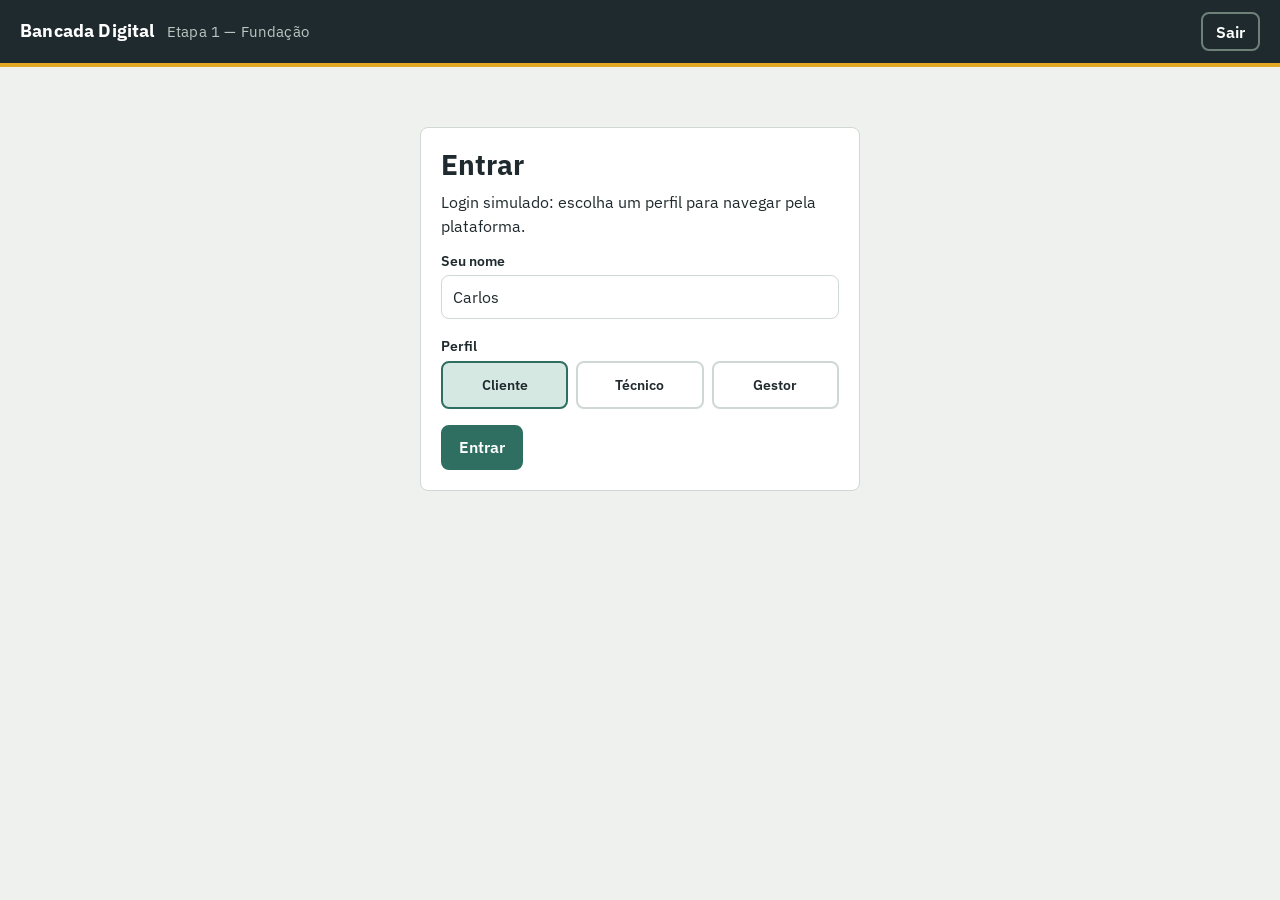
==== assistencia-kanban/index.html @ 108720bf "feat: adiciona a etapa 1" ====
<!DOCTYPE html>
<html lang="pt-BR">
<head>
  <meta charset="UTF-8">
  <meta name="viewport" content="width=device-width, initial-scale=1">
  <title>Assistência Técnica — Acompanhamento de Consertos</title>
  <link rel="preconnect" href="https://fonts.googleapis.com">
  <link rel="stylesheet" href="https://fonts.googleapis.com/css2?family=IBM+Plex+Mono:wght@400;600&family=IBM+Plex+Sans:wght@400;600;700&display=swap">
  <link rel="stylesheet" href="css/style.css">
</head>
<body>

<header class="topo">
  <div class="marca">Bancada Digital <small>Etapa 1 — Fundação</small></div>
  <nav id="navUsuario" hidden>
    <span class="quem" id="quem"></span>
    <button class="btn fantasma" id="btnSair" type="button">Sair</button>
  </nav>
</header>

<main class="container">

  <div id="avisoAcesso" class="aviso erro" hidden>
    Acesso negado: seu perfil não tem permissão para abrir essa página.
  </div>

  <!-- ===== Tela de login (visível se NÃO houver usuário logado) ===== -->
  <section id="telaLogin" class="login-wrap" hidden>
    <div class="painel">
      <h1>Entrar</h1>
      <p>Login simulado: escolha um perfil para navegar pela plataforma.</p>
      <form id="formLogin" novalidate>
        <div class="campo">
          <label for="nome">Seu nome</label>
          <input id="nome" name="nome" type="text" value="Carlos" autocomplete="off" required>
        </div>
        <div class="campo">
          <label id="lblPerfil">Perfil</label>
          <div class="perfis" role="radiogroup" aria-labelledby="lblPerfil">
            <input type="radio" name="perfil" id="pCliente" value="cliente" checked>
            <label for="pCliente">Cliente</label>
            <input type="radio" name="perfil" id="pTecnico" value="tecnico">
            <label for="pTecnico">Técnico</label>
            <input type="radio" name="perfil" id="pGestor" value="gestor">
            <label for="pGestor">Gestor</label>
          </div>
        </div>
        <p id="erroLogin" class="aviso erro" hidden>Informe seu nome para entrar.</p>
        <button class="btn" type="submit">Entrar</button>
      </form>
    </div>
  </section>

  <!-- ===== Área logada ===== -->
  <section id="telaHub" hidden>
    <div class="painel">
      <h1 id="boasVindas"></h1>
      <p>Atalhos do seu perfil (as páginas são criadas nas próximas etapas):</p>
      <div class="links-perfil" id="linksPerfil"></div>
    </div>

    <div class="painel">
      <h2>Resumo do quadro (dados de exemplo)</h2>
      <div class="tabela-wrap">
        <table>
          <thead><tr><th>Coluna</th><th>OS</th><th>Limite WIP</th><th>Situação</th></tr></thead>
          <tbody id="tabResumo"></tbody>
        </table>
      </div>
    </div>

    <div class="painel">
      <h2>Fila ordenada por classe de serviço</h2>
      <p>Urgente → Data Fixa (prazo mais próximo) → Padrão (ordem de chegada). Considera todas as OS ativas.</p>
      <div class="tabela-wrap">
        <table>
          <thead><tr><th>#</th><th>OS</th><th>Classe</th><th>Coluna</th><th>Alerta</th></tr></thead>
          <tbody id="tabFila"></tbody>
        </table>
      </div>
    </div>

    <div class="grade-2">
      <div class="painel">
        <h2>Testes automáticos das regras</h2>
        <p>Executa <code>podeMover()</code>, WIP, ordenação e risco em cima de dados controlados.</p>
        <button class="btn" id="btnTestes" type="button">Rodar testes</button>
        <p id="placar" style="margin-top:.75rem;font-weight:600"></p>
        <ul class="resultado-teste" id="listaTestes"></ul>
      </div>

      <div class="painel">
        <h2>Dados no localStorage</h2>
        <p>
          <button class="btn secundario" id="btnVerDados" type="button">Mostrar dados</button>
          <button class="btn perigo" id="btnReset" type="button">Resetar dados de exemplo</button>
        </p>
        <pre class="json" id="jsonDados" hidden></pre>
      </div>
    </div>
  </section>

</main>

<script src="js/status.js"></script>
<script src="js/app.js"></script>
<script>
(function () {
  garantirDados();

  const $ = id => document.getElementById(id);

  if (sessionStorage.getItem('acesso_negado')) {
    $('avisoAcesso').hidden = false;
    sessionStorage.removeItem('acesso_negado');
  }

  /* ---------- Login ---------- */
  $('formLogin').addEventListener('submit', e => {
    e.preventDefault();
    const nome = $('nome').value.trim();
    if (!nome) { $('erroLogin').hidden = false; $('nome').focus(); return; }
    const perfil = document.querySelector('input[name="perfil"]:checked').value;
    Auth.entrar(nome, perfil);
    render();
  });

  $('btnSair').addEventListener('click', () => { Auth.sair(); render(); });

  /* ---------- Renderização ---------- */
  const LINKS = {
    cliente: [['cliente.html', 'Meus consertos (Etapa 2)']],
    tecnico: [['tecnico.html', 'Quadro Kanban (Etapa 3)']],
    gestor:  [['gestor.html', 'Painel do gestor (Etapa 5)']]
  };
  const NOME_PERFIL = { cliente: 'Cliente', tecnico: 'Técnico', gestor: 'Gestor' };

  function render() {
    const u = Auth.usuario();
    $('telaLogin').hidden = !!u;
    $('telaHub').hidden = !u;
    $('navUsuario').hidden = !u;
    if (!u) return;

    $('quem').textContent = u.nome + ' · ' + NOME_PERFIL[u.perfil];
    $('boasVindas').textContent = 'Olá, ' + u.nome;
    $('linksPerfil').innerHTML = LINKS[u.perfil]
      .map(([href, txt]) => `<a class="btn secundario" href="${href}">${txt}</a>`).join('');

    renderResumo();
    renderFila();
  }

  function renderResumo() {
    const lista = OS.todas();
    $('tabResumo').innerHTML = COLUNAS.map(c => {
      const qtd = contarNaColuna(lista, c.id);
      let situacao = '—', cls = '';
      if (c.wip !== null) {
        if (qtd > c.wip) { situacao = 'WIP excedido'; cls = 'risco'; }
        else if (qtd === c.wip) { situacao = 'No limite (bloqueia novos)'; cls = 'risco'; }
        else { situacao = 'Com vaga'; }
      }
      return `<tr>
        <td>${c.id}. ${c.nome}</td>
        <td class="mono">${qtd}</td>
        <td class="mono">${c.wip === null ? 'sem limite' : c.wip}</td>
        <td>${cls ? `<span class="tag ${cls}">${situacao}</span>` : situacao}</td>
      </tr>`;
    }).join('');
  }

  function renderFila() {
    const ativas = OS.todas().filter(o => o.coluna !== 6);
    const fila = ordenarFila(ativas);
    $('tabFila').innerHTML = fila.map((o, i) => {
      const risco = riscoDaOS(o);
      return `<tr>
        <td class="mono">${i + 1}</td>
        <td class="mono">${Fmt.escapar(o.id)}</td>
        <td><span class="tag ${o.classe}">${CLASSES[o.classe].icone} ${CLASSES[o.classe].rotulo}</span></td>
        <td>${getColuna(o.coluna).nome}</td>
        <td>${risco ? `<span class="tag risco">${risco}</span>` : '—'}</td>
      </tr>`;
    }).join('');
  }

  /* ---------- Dados / reset ---------- */
  $('btnVerDados').addEventListener('click', () => {
    const pre = $('jsonDados');
    const dados = {};
    Object.values(CHAVES).forEach(c => dados[c] = DB.ler(c, null));
    pre.textContent = JSON.stringify(dados, null, 2);
    pre.hidden = !pre.hidden;
  });

  $('btnReset').addEventListener('click', () => {
    if (!confirm('Apagar tudo e recriar os dados de exemplo? (o login é mantido)')) return;
    const u = Auth.usuario();
    resetarTudo();
    if (u) Auth.entrar(u.nome, u.perfil);
    $('jsonDados').hidden = true;
    render();
  });

  /* ---------- Testes automáticos ---------- */
  function mk(id, classe, coluna, extra = {}) {
    return Object.assign({
      id, classe, coluna,
      dataLimite: null,
      entradaColunaEm: new Date().toISOString()
    }, extra);
  }

  $('btnTestes').addEventListener('click', () => {
    const resultados = [];
    const t = (nome, cond) => resultados.push({ nome, ok: !!cond });

    // Cenário controlado: Testes Finais cheio (3/3) e Diagnóstico com vaga
    const lista = [
      mk('A', 'padrao', 5), mk('B', 'padrao', 5), mk('C', 'padrao', 5),
      mk('D', 'padrao', 4), mk('E', 'padrao', 2)
    ];

    t('Avanço 1 → 2 é permitido',               podeMover(mk('X', 'padrao', 1), 2, lista).ok);
    t('Pular 2 → 6 é bloqueado',                !podeMover(mk('X', 'padrao', 2), 6, lista).ok);
    t('Pular 1 → 3 é bloqueado',                !podeMover(mk('X', 'padrao', 1), 3, lista).ok);
    t('Voltar 4 → 3 é bloqueado',               !podeMover(mk('X', 'padrao', 4), 3, lista).ok);
    t('Voltar 2 → 1 é bloqueado',               !podeMover(mk('X', 'padrao', 2), 1, lista).ok);
    t('Retorno de qualidade 5 → 4 é permitido', podeMover(mk('X', 'padrao', 5), 4, lista).ok);
    t('3 → 4 sem aprovação é bloqueado',        !podeMover(mk('X', 'padrao', 3), 4, lista).ok);
    t('3 → 4 com aprovação é permitido',        podeMover(mk('X', 'padrao', 3), 4, lista, { aprovacao: true }).ok);
    t('3 → 6 sem recusa é bloqueado',           !podeMover(mk('X', 'padrao', 3), 6, lista).ok);
    t('3 → 6 com recusa é permitido',           podeMover(mk('X', 'padrao', 3), 6, lista, { recusa: true }).ok);

    t('WIP: Padrão NÃO entra em Testes Finais cheio (3/3)',
      !podeMover(mk('X', 'padrao', 4), 5, lista).ok);
    t('WIP: Data Fixa NÃO entra em Testes Finais cheio',
      !podeMover(mk('X', 'dataFixa', 4), 5, lista).ok);
    const urg = podeMover(mk('X', 'urgente', 4), 5, lista);
    t('WIP: Urgente entra em Testes Finais cheio e marca excedeWip', urg.ok && urg.excedeWip);
    t('WIP: Padrão entra em Diagnóstico com vaga (1/5)',
      podeMover(mk('X', 'padrao', 1), 2, lista).ok);

    const filaTeste = ordenarFila([
      mk('P1', 'padrao', 2, { entradaColunaEm: '2025-01-01T10:00:00Z' }),
      mk('F2', 'dataFixa', 2, { dataLimite: '2030-01-03T10:00:00Z' }),
      mk('U1', 'urgente', 2),
      mk('F1', 'dataFixa', 2, { dataLimite: '2030-01-02T10:00:00Z' }),
      mk('P0', 'padrao', 2, { entradaColunaEm: '2024-12-01T10:00:00Z' })
    ]).map(o => o.id).join(',');
    t('Fila: Urgente → Data Fixa (prazo) → Padrão (FIFO)  [' + filaTeste + ']',
      filaTeste === 'U1,F1,F2,P0,P1');

    const agora = new Date();
    t('Risco: Data Fixa com < 24h é sinalizada',
      riscoDaOS(mk('X', 'dataFixa', 2, { dataLimite: new Date(agora.getTime() + 6 * 3600000).toISOString() }), agora));
    t('Risco: Data Fixa com 5 dias de folga NÃO é sinalizada',
      !riscoDaOS(mk('X', 'dataFixa', 2, { dataLimite: new Date(agora.getTime() + 5 * 86400000).toISOString() }), agora));
    t('Risco: Padrão parada há 10 dias corridos é sinalizada',
      riscoDaOS(mk('X', 'padrao', 2, { entradaColunaEm: new Date(agora.getTime() - 10 * 86400000).toISOString() }), agora));
    t('Risco: Padrão recém-chegada NÃO é sinalizada',
      !riscoDaOS(mk('X', 'padrao', 2), agora));

    const passou = resultados.filter(r => r.ok).length;
    $('placar').textContent = `${passou} de ${resultados.length} testes passaram`;
    $('placar').style.color = passou === resultados.length ? 'var(--ok)' : 'var(--alerta)';
    $('listaTestes').innerHTML = resultados
      .map(r => `<li class="${r.ok ? 'passou' : 'falhou'}">${Fmt.escapar(r.nome)}</li>`).join('');
  });

  render();
})();
</script>
</body>
</html>
---- assistencia-kanban/css/style.css ----
/* =========================================================
   style.css — Estilos globais
   Direção visual: bancada de assistência técnica
   (tapete antiestático verde, grafite, amarelo de solda)
   ========================================================= */

:root {
  --grafite: #1f2a2e;
  --grafite-2: #35454b;
  --bancada: #eef1ee;
  --papel: #ffffff;
  --tapete: #2f6f62;
  --tapete-claro: #d6e8e2;
  --solda: #e5a823;
  --linha: #cfd8d4;
  --texto-suave: #5b6b70;

  --urgente: #c62f2f;
  --urgente-bg: #fbe3e1;
  --datafixa: #b98300;
  --datafixa-bg: #fff2cc;
  --padrao: #2b6cb0;
  --padrao-bg: #dbe9f8;
  --alerta: #c62f2f;
  --ok: #2f7d4f;

  --raio: 8px;
  --fonte: 'IBM Plex Sans', system-ui, -apple-system, 'Segoe UI', Roboto, sans-serif;
  --fonte-mono: 'IBM Plex Mono', ui-monospace, Menlo, Consolas, monospace;
}

*, *::before, *::after { box-sizing: border-box; }

html { font-size: 16px; }

body {
  margin: 0;
  font-family: var(--fonte);
  color: var(--grafite);
  background: var(--bancada);
  line-height: 1.5;
}

h1, h2, h3 { line-height: 1.2; margin: 0 0 .5rem; }
h1 { font-size: 1.75rem; font-weight: 700; }
h2 { font-size: 1.25rem; font-weight: 600; }
h3 { font-size: 1rem; font-weight: 600; }
p { margin: 0 0 .75rem; }
a { color: var(--tapete); }

:focus-visible { outline: 3px solid var(--solda); outline-offset: 2px; }

/* ---------- Topo ---------- */
.topo {
  background: var(--grafite);
  color: #fff;
  padding: .75rem 1.25rem;
  display: flex;
  flex-wrap: wrap;
  align-items: center;
  justify-content: space-between;
  gap: .75rem;
  border-bottom: 4px solid var(--solda);
}
.topo .marca { font-weight: 700; font-size: 1.1rem; letter-spacing: .01em; }
.topo .marca small { font-weight: 400; color: #b9c7c2; margin-left: .5rem; }
.topo nav { display: flex; gap: .5rem; flex-wrap: wrap; align-items: center; }
.topo .quem { font-size: .9rem; color: #d7e2de; }

.container { max-width: 1200px; margin: 0 auto; padding: 1.25rem; }

/* ---------- Botões e formulários ---------- */
.btn {
  font: inherit;
  font-weight: 600;
  padding: .55rem 1rem;
  border-radius: var(--raio);
  border: 2px solid var(--tapete);
  background: var(--tapete);
  color: #fff;
  cursor: pointer;
  text-decoration: none;
  display: inline-block;
}
.btn:hover { filter: brightness(1.08); }
.btn.secundario { background: transparent; color: var(--tapete); }
.btn.perigo { background: var(--urgente); border-color: var(--urgente); }
.btn.fantasma { background: transparent; border-color: #6e8179; color: #fff; padding: .35rem .8rem; }
.btn:disabled { opacity: .5; cursor: not-allowed; }

label { display: block; font-weight: 600; font-size: .9rem; margin-bottom: .25rem; }
input, select, textarea {
  font: inherit;
  width: 100%;
  padding: .55rem .7rem;
  border: 1.5px solid var(--linha);
  border-radius: var(--raio);
  background: #fff;
  color: var(--grafite);
}
.campo { margin-bottom: 1rem; }

/* ---------- Painéis ---------- */
.painel {
  background: var(--papel);
  border: 1px solid var(--linha);
  border-radius: var(--raio);
  padding: 1.25rem;
  margin-bottom: 1.25rem;
}
.painel > h2 { padding-bottom: .5rem; border-bottom: 2px solid var(--tapete-claro); margin-bottom: 1rem; }

.grade-2 { display: grid; grid-template-columns: repeat(2, 1fr); gap: 1.25rem; }
@media (max-width: 800px) { .grade-2 { grid-template-columns: 1fr; } }

/* ---------- Avisos ---------- */
.aviso {
  padding: .75rem 1rem;
  border-radius: var(--raio);
  border-left: 5px solid var(--solda);
  background: var(--datafixa-bg);
  margin-bottom: 1rem;
}
.aviso.erro { border-left-color: var(--urgente); background: var(--urgente-bg); }
.aviso.ok { border-left-color: var(--ok); background: #dff2e6; }

/* ---------- Etiquetas de classe de serviço ---------- */
.tag {
  display: inline-block;
  font-size: .78rem;
  font-weight: 600;
  padding: .1rem .5rem;
  border-radius: 999px;
  white-space: nowrap;
}
.tag.urgente  { background: var(--urgente-bg);  color: var(--urgente); }
.tag.dataFixa { background: var(--datafixa-bg); color: var(--datafixa); }
.tag.padrao   { background: var(--padrao-bg);   color: var(--padrao); }
.tag.risco    { background: var(--alerta); color: #fff; }
.tag.sem-conserto { background: var(--grafite-2); color: #fff; }

/* ---------- Kanban (usado a partir da Etapa 3) ---------- */
.kanban {
  display: grid;
  grid-template-columns: repeat(6, minmax(210px, 1fr));
  gap: .75rem;
  overflow-x: auto;
  padding-bottom: .5rem;
}
.coluna {
  background: #e3e9e6;
  border-radius: var(--raio);
  padding: .6rem;
  min-height: 260px;
  border-top: 4px solid var(--tapete);
}
.coluna.cheia { border-top-color: var(--alerta); background: #f3dedb; }
.coluna.excedida { box-shadow: 0 0 0 3px var(--alerta); }
.coluna.alvo-valido { outline: 3px dashed var(--ok); }
.coluna.alvo-invalido { outline: 3px dashed var(--alerta); }
.coluna-cabecalho { display: flex; justify-content: space-between; align-items: baseline; margin-bottom: .6rem; font-weight: 600; font-size: .92rem; }
.wip { font-family: var(--fonte-mono); font-size: .8rem; color: var(--texto-suave); }
.wip.cheio { color: var(--alerta); font-weight: 700; }

.cartao {
  background: #fff;
  border: 1px solid var(--linha);
  border-left: 5px solid var(--padrao);
  border-radius: 6px;
  padding: .6rem;
  margin-bottom: .5rem;
  font-size: .88rem;
  cursor: grab;
}
.cartao.urgente  { border-left-color: var(--urgente); }
.cartao.dataFixa { border-left-color: var(--solda); }
.cartao.padrao   { border-left-color: var(--padrao); }
.cartao.em-risco { box-shadow: 0 0 0 2px var(--alerta); }
.cartao .os-id { font-family: var(--fonte-mono); font-weight: 600; }

/* ---------- Tabelas ---------- */
.tabela-wrap { overflow-x: auto; }
table { width: 100%; border-collapse: collapse; font-size: .92rem; }
th, td { text-align: left; padding: .5rem .6rem; border-bottom: 1px solid var(--linha); }
th { background: var(--tapete-claro); font-weight: 600; }
td.mono, .mono { font-family: var(--fonte-mono); }

/* ---------- Modal (usado nas próximas etapas) ---------- */
.modal-fundo {
  position: fixed; inset: 0; background: rgba(31, 42, 46, .6);
  display: none; align-items: center; justify-content: center; padding: 1rem; z-index: 50;
}
.modal-fundo.aberto { display: flex; }
.modal { background: #fff; border-radius: var(--raio); padding: 1.5rem; max-width: 460px; width: 100%; }
.modal .acoes { display: flex; gap: .5rem; justify-content: flex-end; margin-top: 1rem; }

/* ---------- Login ---------- */
.login-wrap { max-width: 440px; margin: 2.5rem auto; }
.perfis { display: grid; grid-template-columns: repeat(3, 1fr); gap: .5rem; }
.perfis input { position: absolute; opacity: 0; width: 0; }
.perfis label {
  text-align: center; padding: .7rem .3rem; border: 2px solid var(--linha);
  border-radius: var(--raio); cursor: pointer; font-weight: 600; margin: 0;
}
.perfis input:checked + label { border-color: var(--tapete); background: var(--tapete-claro); }
.perfis input:focus-visible + label { outline: 3px solid var(--solda); }

/* ---------- Painel de testes da Etapa 1 ---------- */
.resultado-teste { font-family: var(--fonte-mono); font-size: .85rem; list-style: none; padding: 0; margin: 0; }
.resultado-teste li { padding: .3rem .5rem; border-bottom: 1px solid var(--linha); }
.resultado-teste li.passou::before { content: '✔ '; color: var(--ok); font-weight: 700; }
.resultado-teste li.falhou::before { content: '✖ '; color: var(--alerta); font-weight: 700; }
pre.json {
  background: var(--grafite); color: #d7e8e2; padding: 1rem; border-radius: var(--raio);
  max-height: 320px; overflow: auto; font-size: .8rem; font-family: var(--fonte-mono);
}
.links-perfil { display: flex; flex-wrap: wrap; gap: .5rem; }

@media (prefers-reduced-motion: reduce) { * { transition: none !important; animation: none !important; } }
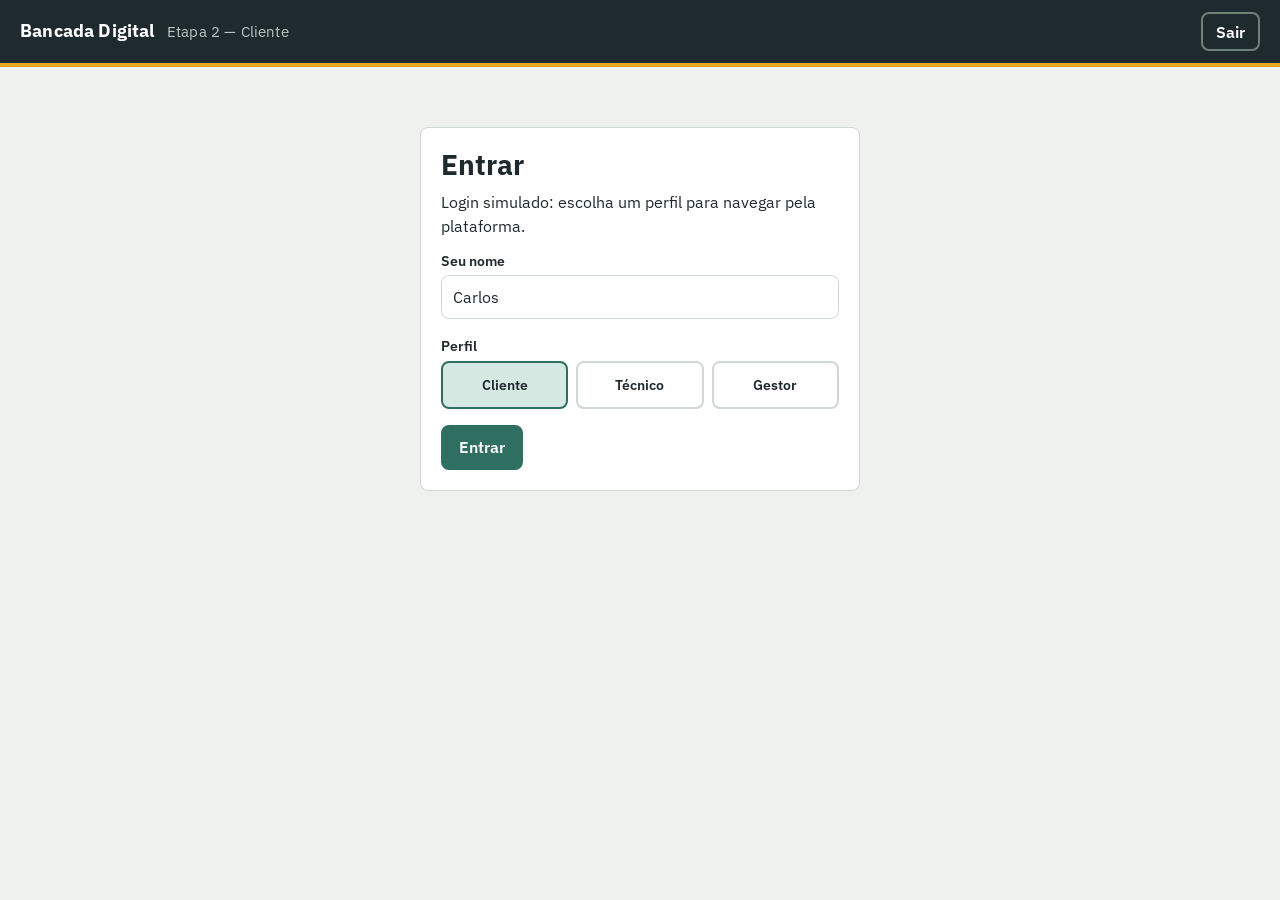
==== commit d6702125: "feat: adiciona etapa 2" ====
--- a/assistencia-kanban/index.html
+++ b/assistencia-kanban/index.html
@@ -11,7 +11,7 @@
 <body>
 
 <header class="topo">
-  <div class="marca">Bancada Digital <small>Etapa 1 — Fundação</small></div>
+  <div class="marca">Bancada Digital <small>Etapa 2 — Cliente</small></div>
   <nav id="navUsuario" hidden>
     <span class="quem" id="quem"></span>
     <button class="btn fantasma" id="btnSair" type="button">Sair</button>
@@ -129,7 +129,7 @@
 
   /* ---------- Renderização ---------- */
   const LINKS = {
-    cliente: [['cliente.html', 'Meus consertos (Etapa 2)']],
+    cliente: [['cliente.html', 'Meus consertos']],
     tecnico: [['tecnico.html', 'Quadro Kanban (Etapa 3)']],
     gestor:  [['gestor.html', 'Painel do gestor (Etapa 5)']]
   };
--- a/assistencia-kanban/css/style.css
+++ b/assistencia-kanban/css/style.css
@@ -216,4 +216,38 @@
 }
 .links-perfil { display: flex; flex-wrap: wrap; gap: .5rem; }
 
-@media (prefers-reduced-motion: reduce) { * { transition: none !important; animation: none !important; } }+@media (prefers-reduced-motion: reduce) { * { transition: none !important; animation: none !important; } }
+
+/* ---------- Etapa 2: cliente (agendamento e acompanhamento) ---------- */
+.horarios { display: grid; grid-template-columns: repeat(auto-fill, minmax(92px, 1fr)); gap: .5rem; }
+.horarios input { position: absolute; opacity: 0; width: 0; }
+.horarios label {
+  margin: 0; text-align: center; padding: .5rem .25rem; border: 2px solid var(--linha);
+  border-radius: var(--raio); cursor: pointer; font-family: var(--fonte-mono); font-size: .9rem;
+}
+.horarios label small { display: block; font-family: var(--fonte); font-weight: 400; font-size: .72rem; color: var(--texto-suave); }
+.horarios input:checked + label { border-color: var(--tapete); background: var(--tapete-claro); }
+.horarios input:focus-visible + label { outline: 3px solid var(--solda); }
+.horarios input:disabled + label { background: #e8ecea; color: #8a9a95; cursor: not-allowed; text-decoration: line-through; border-style: dashed; }
+.horarios input:disabled + label small { text-decoration: none; }
+
+.msg-campo { color: var(--alerta); font-size: .85rem; margin-top: .25rem; min-height: 1.1em; }
+input.invalido, select.invalido, textarea.invalido { border-color: var(--alerta); }
+
+.os-card { border: 1px solid var(--linha); border-radius: var(--raio); padding: 1rem; margin-bottom: 1rem; background: #fff; }
+.os-card header { display: flex; flex-wrap: wrap; justify-content: space-between; gap: .5rem; align-items: baseline; margin-bottom: .5rem; }
+.os-card .os-id { font-family: var(--fonte-mono); font-weight: 700; font-size: 1.1rem; }
+
+.etapas { list-style: none; display: grid; grid-template-columns: repeat(6, 1fr); gap: .35rem; padding: 0; margin: .75rem 0; }
+.etapas li { font-size: .74rem; text-align: center; padding: .4rem .2rem; border-radius: 6px; background: #e8ecea; color: var(--texto-suave); border-bottom: 4px solid transparent; }
+.etapas li.feita { background: var(--tapete-claro); color: var(--grafite); }
+.etapas li.atual { background: var(--tapete); color: #fff; font-weight: 700; border-bottom-color: var(--solda); }
+@media (max-width: 640px) { .etapas { grid-template-columns: 1fr 1fr; } }
+
+.linha-tempo { list-style: none; margin: .5rem 0 0; padding: 0 0 0 1rem; border-left: 3px solid var(--tapete-claro); font-size: .85rem; }
+.linha-tempo li { margin-bottom: .4rem; }
+.linha-tempo .quando { font-family: var(--fonte-mono); color: var(--texto-suave); font-size: .78rem; }
+details summary { cursor: pointer; font-weight: 600; font-size: .9rem; }
+.busca { display: flex; gap: .5rem; flex-wrap: wrap; margin-bottom: 1rem; }
+.busca input { flex: 1; min-width: 180px; }
+.vazio { color: var(--texto-suave); padding: 1rem 0; }
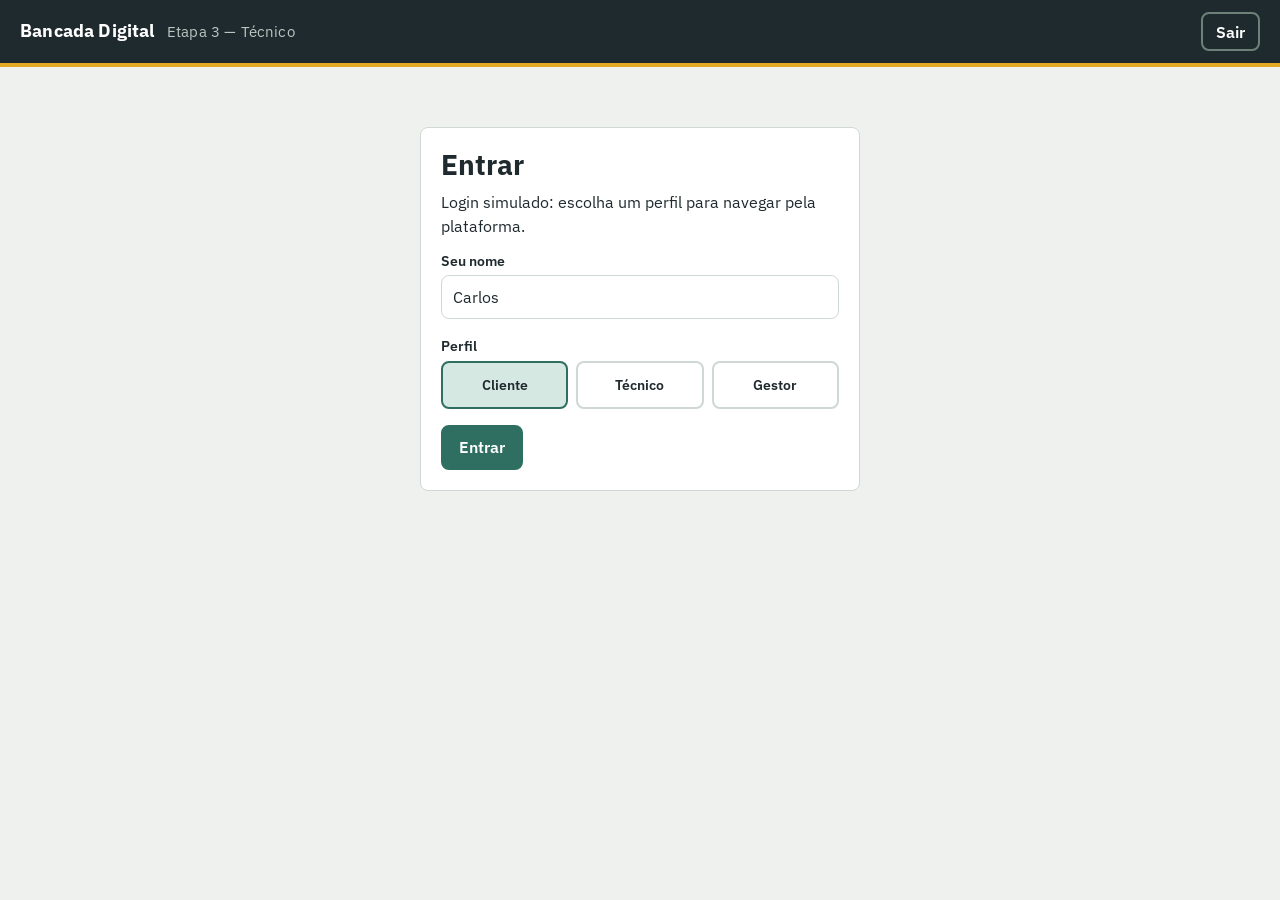
==== commit 220f2f9a: "fix: corrige a etapa 2" ====
--- a/assistencia-kanban/index.html
+++ b/assistencia-kanban/index.html
@@ -11,7 +11,7 @@
 <body>
 
 <header class="topo">
-  <div class="marca">Bancada Digital <small>Etapa 2 — Cliente</small></div>
+  <div class="marca">Bancada Digital <small>Etapa 3 — Técnico</small></div>
   <nav id="navUsuario" hidden>
     <span class="quem" id="quem"></span>
     <button class="btn fantasma" id="btnSair" type="button">Sair</button>
@@ -130,7 +130,7 @@
   /* ---------- Renderização ---------- */
   const LINKS = {
     cliente: [['cliente.html', 'Meus consertos']],
-    tecnico: [['tecnico.html', 'Quadro Kanban (Etapa 3)']],
+    tecnico: [['tecnico.html', 'Quadro Kanban']],
     gestor:  [['gestor.html', 'Painel do gestor (Etapa 5)']]
   };
   const NOME_PERFIL = { cliente: 'Cliente', tecnico: 'Técnico', gestor: 'Gestor' };
--- a/assistencia-kanban/css/style.css
+++ b/assistencia-kanban/css/style.css
@@ -250,4 +250,37 @@
 details summary { cursor: pointer; font-weight: 600; font-size: .9rem; }
 .busca { display: flex; gap: .5rem; flex-wrap: wrap; margin-bottom: 1rem; }
 .busca input { flex: 1; min-width: 180px; }
-.vazio { color: var(--texto-suave); padding: 1rem 0; }+.vazio { color: var(--texto-suave); padding: 1rem 0; }
+
+/* ---------- Etapa 3: painel do técnico ---------- */
+.toast {
+  position: fixed; left: 50%; bottom: 1.25rem; transform: translateX(-50%);
+  max-width: min(560px, 92vw); padding: .75rem 1.1rem; border-radius: var(--raio);
+  background: var(--grafite); color: #fff; font-weight: 600; z-index: 60; box-shadow: 0 6px 20px rgba(0,0,0,.3);
+  border-left: 6px solid var(--ok);
+}
+.toast.erro { border-left-color: var(--urgente); }
+.toast.alerta { border-left-color: var(--solda); }
+
+.recebimentos { display: grid; grid-template-columns: repeat(auto-fill, minmax(280px, 1fr)); gap: .75rem; }
+.recebimento { border: 1px solid var(--linha); border-radius: var(--raio); padding: .75rem; background: #fff; }
+.recebimento .linha { display: flex; gap: .5rem; margin: .5rem 0; flex-wrap: wrap; }
+.recebimento .linha > * { flex: 1; min-width: 120px; }
+.recebimento .btn { width: 100%; }
+
+.quadro-dica { font-size: .85rem; color: var(--texto-suave); margin-bottom: .75rem; }
+.coluna-corpo { min-height: 200px; }
+.cartao .topo-cartao { display: flex; justify-content: space-between; gap: .4rem; align-items: center; margin-bottom: .25rem; }
+.cartao .meta { color: var(--texto-suave); font-size: .8rem; }
+.cartao .tags { display: flex; flex-wrap: wrap; gap: .25rem; margin-top: .35rem; }
+.cartao.arrastando { opacity: .45; }
+.cartao-acoes { display: flex; flex-wrap: wrap; gap: .3rem; margin-top: .5rem; }
+.btn-mini {
+  font: inherit; font-size: .78rem; font-weight: 600; padding: .25rem .5rem; border-radius: 6px;
+  border: 1.5px solid var(--tapete); background: #fff; color: var(--tapete); cursor: pointer;
+}
+.btn-mini.principal { background: var(--tapete); color: #fff; }
+.btn-mini.alerta { border-color: var(--urgente); color: var(--urgente); }
+.espera { font-size: .78rem; color: var(--texto-suave); font-style: italic; margin-top: .4rem; }
+.modal h2 { margin-bottom: .75rem; }
+.modal .linha-tempo { max-height: 50vh; overflow: auto; }
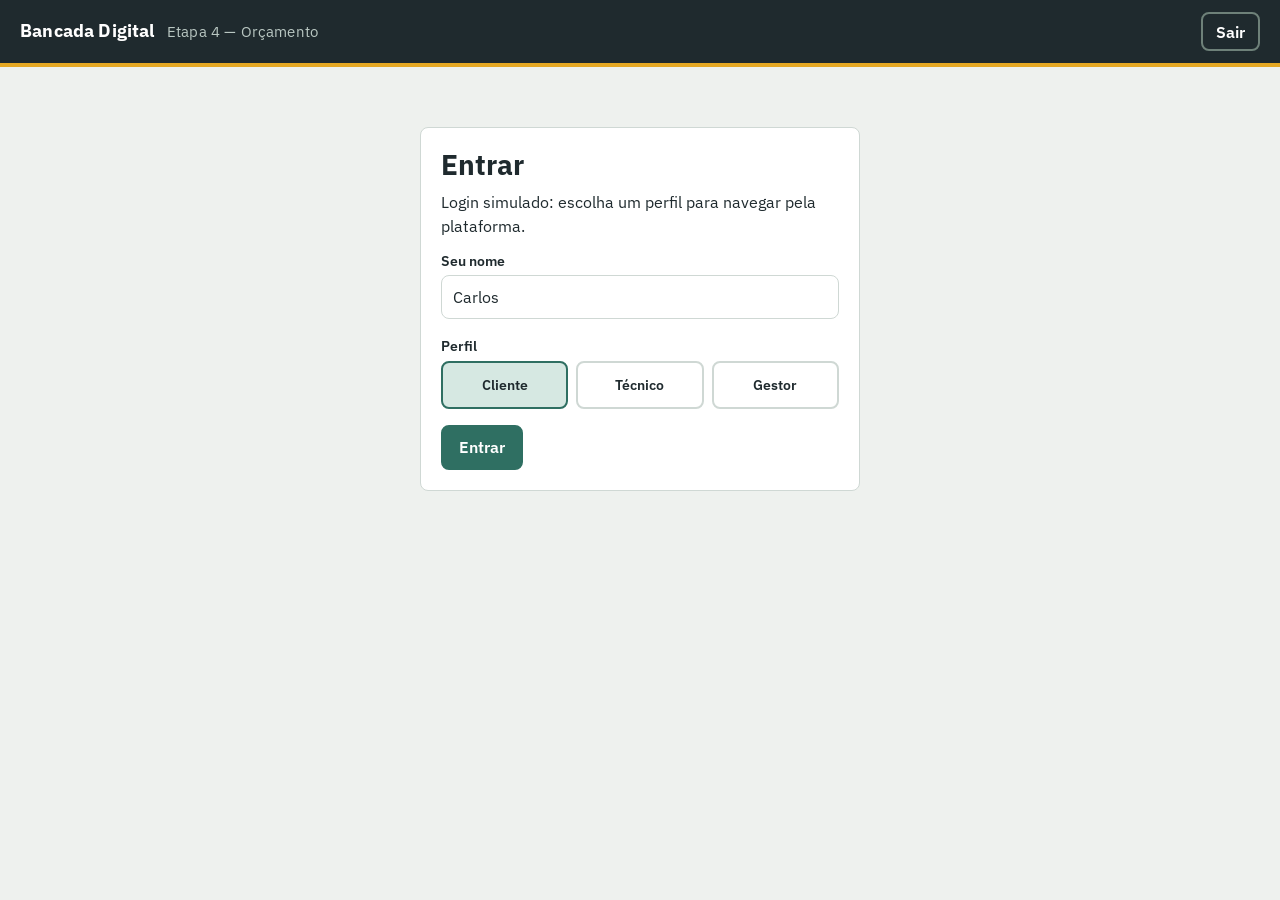
==== commit 087d1b39: "feat: etapa 4" ====
--- a/assistencia-kanban/index.html
+++ b/assistencia-kanban/index.html
@@ -11,7 +11,7 @@
 <body>
 
 <header class="topo">
-  <div class="marca">Bancada Digital <small>Etapa 3 — Técnico</small></div>
+  <div class="marca">Bancada Digital <small>Etapa 4 — Orçamento</small></div>
   <nav id="navUsuario" hidden>
     <span class="quem" id="quem"></span>
     <button class="btn fantasma" id="btnSair" type="button">Sair</button>
@@ -93,6 +93,7 @@
         <h2>Dados no localStorage</h2>
         <p>
           <button class="btn secundario" id="btnVerDados" type="button">Mostrar dados</button>
+          <button class="btn secundario" id="btnEnvelhecer" type="button">Envelhecer orçamentos pendentes (+6 dias)</button>
           <button class="btn perigo" id="btnReset" type="button">Resetar dados de exemplo</button>
         </p>
         <pre class="json" id="jsonDados" hidden></pre>
@@ -194,6 +195,16 @@
     pre.hidden = !pre.hidden;
   });
 
+  $('btnEnvelhecer').addEventListener('click', () => {
+    const orcs = Orc.todos();
+    const pend = orcs.filter(o => o.status === 'enviado');
+    pend.forEach(o => { o.dataEnvio = new Date(new Date(o.dataEnvio).getTime() - 6 * 86400000).toISOString(); });
+    Orc.salvarTodos(orcs);
+    Orc.atualizarExpiracoes();
+    alert(pend.length + ' orçamento(s) pendente(s) agora estão expirados. Abra a área do cliente ou do técnico para ver.');
+    render();
+  });
+
   $('btnReset').addEventListener('click', () => {
     if (!confirm('Apagar tudo e recriar os dados de exemplo? (o login é mantido)')) return;
     const u = Auth.usuario();
@@ -233,6 +244,15 @@
     t('3 → 6 sem recusa é bloqueado',           !podeMover(mk('X', 'padrao', 3), 6, lista).ok);
     t('3 → 6 com recusa é permitido',           podeMover(mk('X', 'padrao', 3), 6, lista, { recusa: true }).ok);
 
+    t('Orçamento: 2 → 3 sem orçamento enviado é bloqueado', !podeMover(mk('X', 'padrao', 2), 3, lista).ok);
+    t('Orçamento: 2 → 3 com orçamento enviado é permitido', podeMover(mk('X', 'padrao', 2), 3, lista, { orcamento: true }).ok);
+    t('Orçamento: total = soma de qtd × valor (2×50,50 + 1×120 = 221)',
+      Orc.calcularTotal([{ quantidade: 2, valorUnit: 50.5 }, { quantidade: 1, valorUnit: 120 }]) === 221);
+    const h = n => new Date(Date.now() - n * 86400000).toISOString();
+    t('Orçamento: enviado há 4 dias ainda vale', !Orc.expirado({ status: 'enviado', dataEnvio: h(4) }));
+    t('Orçamento: enviado há 6 dias aparece como expirado', Orc.expirado({ status: 'enviado', dataEnvio: h(6) }));
+    t('Orçamento: já aprovado nunca expira', !Orc.expirado({ status: 'aprovado', dataEnvio: h(30) }));
+
     t('WIP: Padrão NÃO entra em Testes Finais cheio (3/3)',
       !podeMover(mk('X', 'padrao', 4), 5, lista).ok);
     t('WIP: Data Fixa NÃO entra em Testes Finais cheio',
--- a/assistencia-kanban/css/style.css
+++ b/assistencia-kanban/css/style.css
@@ -142,7 +142,7 @@
 /* ---------- Kanban (usado a partir da Etapa 3) ---------- */
 .kanban {
   display: grid;
-  grid-template-columns: repeat(6, minmax(210px, 1fr));
+  grid-template-columns: repeat(6, minmax(176px, 1fr));
   gap: .75rem;
   overflow-x: auto;
   padding-bottom: .5rem;
@@ -283,4 +283,23 @@
 .btn-mini.alerta { border-color: var(--urgente); color: var(--urgente); }
 .espera { font-size: .78rem; color: var(--texto-suave); font-style: italic; margin-top: .4rem; }
 .modal h2 { margin-bottom: .75rem; }
-.modal .linha-tempo { max-height: 50vh; overflow: auto; }+.modal .linha-tempo { max-height: 50vh; overflow: auto; }
+.cartao .tags .tag { white-space: normal; }
+
+/* ---------- Etapa 4: orçamento ---------- */
+.modal-largo { max-width: 700px; max-height: 92vh; overflow: auto; }
+.item-orc { display: grid; grid-template-columns: 2fr 80px 120px 40px; gap: .4rem; margin-bottom: .4rem; align-items: start; }
+.item-orc .rotulos { font-size: .75rem; color: var(--texto-suave); }
+@media (max-width: 560px) { .item-orc { grid-template-columns: 1fr 1fr; } .item-orc input:first-child { grid-column: 1 / -1; } }
+.total-orc { font-size: 1.15rem; font-family: var(--fonte-mono); }
+
+.orcamento { border: 2px solid var(--tapete-claro); border-radius: var(--raio); padding: .9rem; margin-top: .9rem; background: #f7faf8; }
+.orcamento.enviado { border-color: var(--solda); background: #fffbef; }
+.orcamento.expirado, .orcamento.recusado { border-color: #b9c2be; background: #f1f3f2; }
+.orcamento table { margin: .5rem 0; background: #fff; }
+.orcamento td.num, .orcamento th.num { text-align: right; font-family: var(--fonte-mono); }
+.orcamento .acoes-orc { display: flex; gap: .5rem; flex-wrap: wrap; margin-top: .75rem; }
+.tag.enviado { background: var(--datafixa-bg); color: var(--datafixa); }
+.tag.aprovado { background: #dff2e6; color: var(--ok); }
+.tag.recusado, .tag.expirado { background: #e3e7e5; color: var(--grafite-2); }
+.cartao .orc-resumo { margin-top: .4rem; font-size: .8rem; }
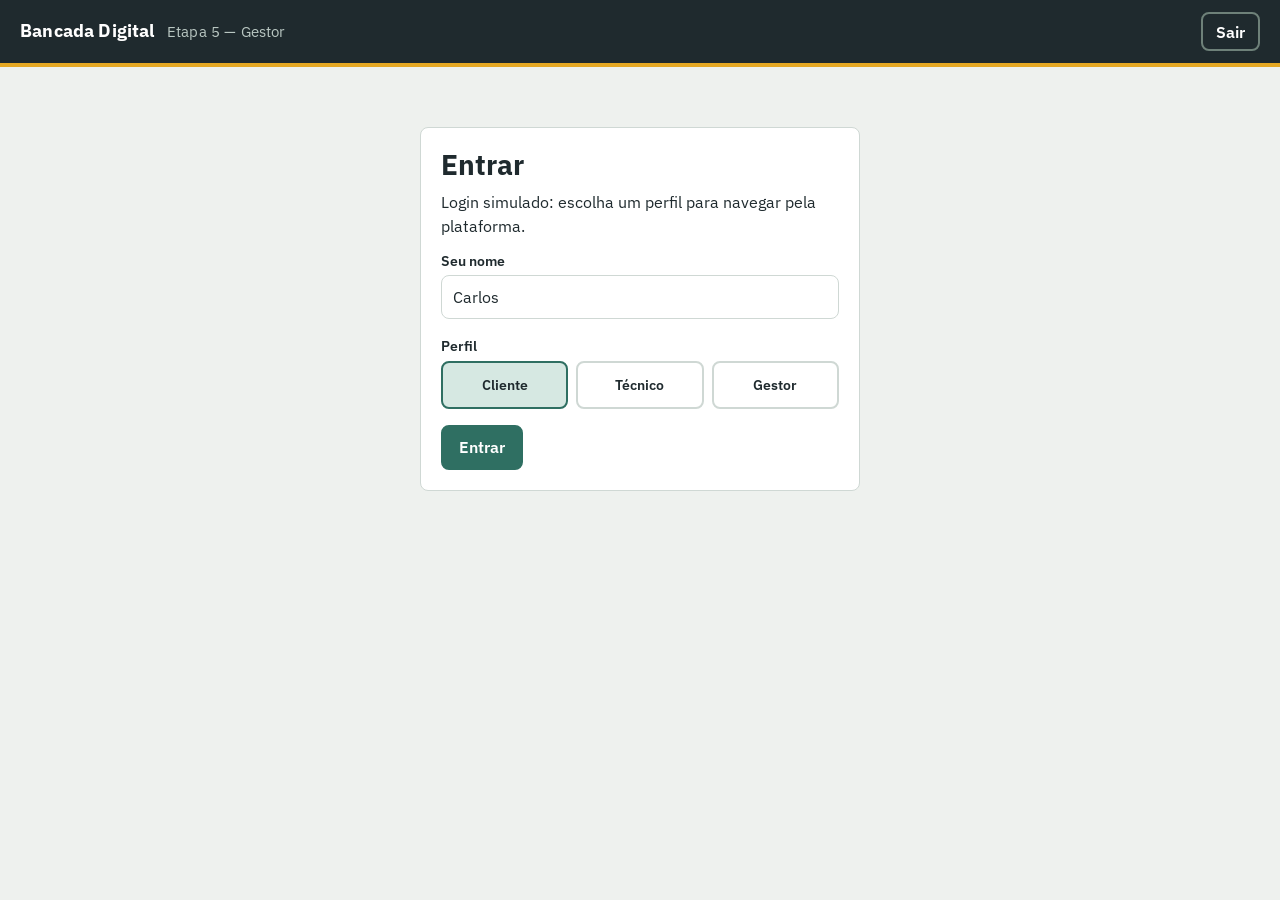
==== commit f8fa8646: "feat: etapa 5" ====
--- a/assistencia-kanban/index.html
+++ b/assistencia-kanban/index.html
@@ -11,7 +11,7 @@
 <body>
 
 <header class="topo">
-  <div class="marca">Bancada Digital <small>Etapa 4 — Orçamento</small></div>
+  <div class="marca">Bancada Digital <small>Etapa 5 — Gestor</small></div>
   <nav id="navUsuario" hidden>
     <span class="quem" id="quem"></span>
     <button class="btn fantasma" id="btnSair" type="button">Sair</button>
@@ -253,6 +253,21 @@
     t('Orçamento: enviado há 6 dias aparece como expirado', Orc.expirado({ status: 'enviado', dataEnvio: h(6) }));
     t('Orçamento: já aprovado nunca expira', !Orc.expirado({ status: 'aprovado', dataEnvio: h(30) }));
 
+    const dia = 86400000, base = Date.parse('2030-01-10T12:00:00Z');
+    const conc = (criadoHa, concluidoHa, extra = {}) => mk('M', 'padrao', 6, Object.assign({
+      criadaEm: new Date(base - criadoHa * dia).toISOString(),
+      entradaColunaEm: new Date(base - concluidoHa * dia).toISOString()
+    }, extra));
+    const m = mediaConserto([
+      conc(10, 8),                                        // 2 dias
+      conc(7, 3),                                         // 4 dias
+      conc(9, 3, { etiqueta: ETIQUETA_SEM_CONSERTO }),    // devolvida: não conta
+      mk('N', 'padrao', 4)                                // não concluída: não conta
+    ]);
+    t('Métrica: média considera só concluídas com conserto (2 e 4 dias → 3,0 dias, n = 2)',
+      m.n === 2 && Math.abs(m.ms - 3 * dia) < 1000 && formatarDuracao(m.ms) === '3,0 dias');
+    t('Métrica: sem OS concluídas a média é "—"', mediaConserto([mk('N', 'padrao', 2)]).ms === null);
+
     t('WIP: Padrão NÃO entra em Testes Finais cheio (3/3)',
       !podeMover(mk('X', 'padrao', 4), 5, lista).ok);
     t('WIP: Data Fixa NÃO entra em Testes Finais cheio',
--- a/assistencia-kanban/css/style.css
+++ b/assistencia-kanban/css/style.css
@@ -302,4 +302,18 @@
 .tag.enviado { background: var(--datafixa-bg); color: var(--datafixa); }
 .tag.aprovado { background: #dff2e6; color: var(--ok); }
 .tag.recusado, .tag.expirado { background: #e3e7e5; color: var(--grafite-2); }
-.cartao .orc-resumo { margin-top: .4rem; font-size: .8rem; }+.cartao .orc-resumo { margin-top: .4rem; font-size: .8rem; }
+
+/* ---------- Etapa 5: painel do gestor ---------- */
+.metricas { display: grid; grid-template-columns: repeat(auto-fit, minmax(190px, 1fr)); gap: .75rem; margin-bottom: 1.25rem; }
+.metrica { background: #fff; border: 1px solid var(--linha); border-left: 6px solid var(--tapete); border-radius: var(--raio); padding: .8rem 1rem; }
+.metrica.alerta { border-left-color: var(--alerta); background: #fdf0ee; }
+.metrica .valor { font-size: 1.9rem; font-weight: 700; line-height: 1.1; font-family: var(--fonte-mono); }
+.metrica .nome { font-weight: 600; font-size: .9rem; }
+.metrica .detalhe { font-size: .78rem; color: var(--texto-suave); margin-top: .25rem; }
+.kanban.leitura .cartao { cursor: default; }
+.alertas-lista { list-style: none; margin: 0; padding: 0; }
+.alertas-lista li { padding: .5rem .6rem; border-bottom: 1px solid var(--linha); display: flex; flex-wrap: wrap; gap: .5rem; align-items: center; }
+.filtros { display: grid; grid-template-columns: repeat(auto-fit, minmax(170px, 1fr)); gap: .75rem; align-items: end; margin-bottom: 1rem; }
+.filtros .campo { margin: 0; }
+.contagem { font-size: .85rem; color: var(--texto-suave); margin-bottom: .5rem; }
